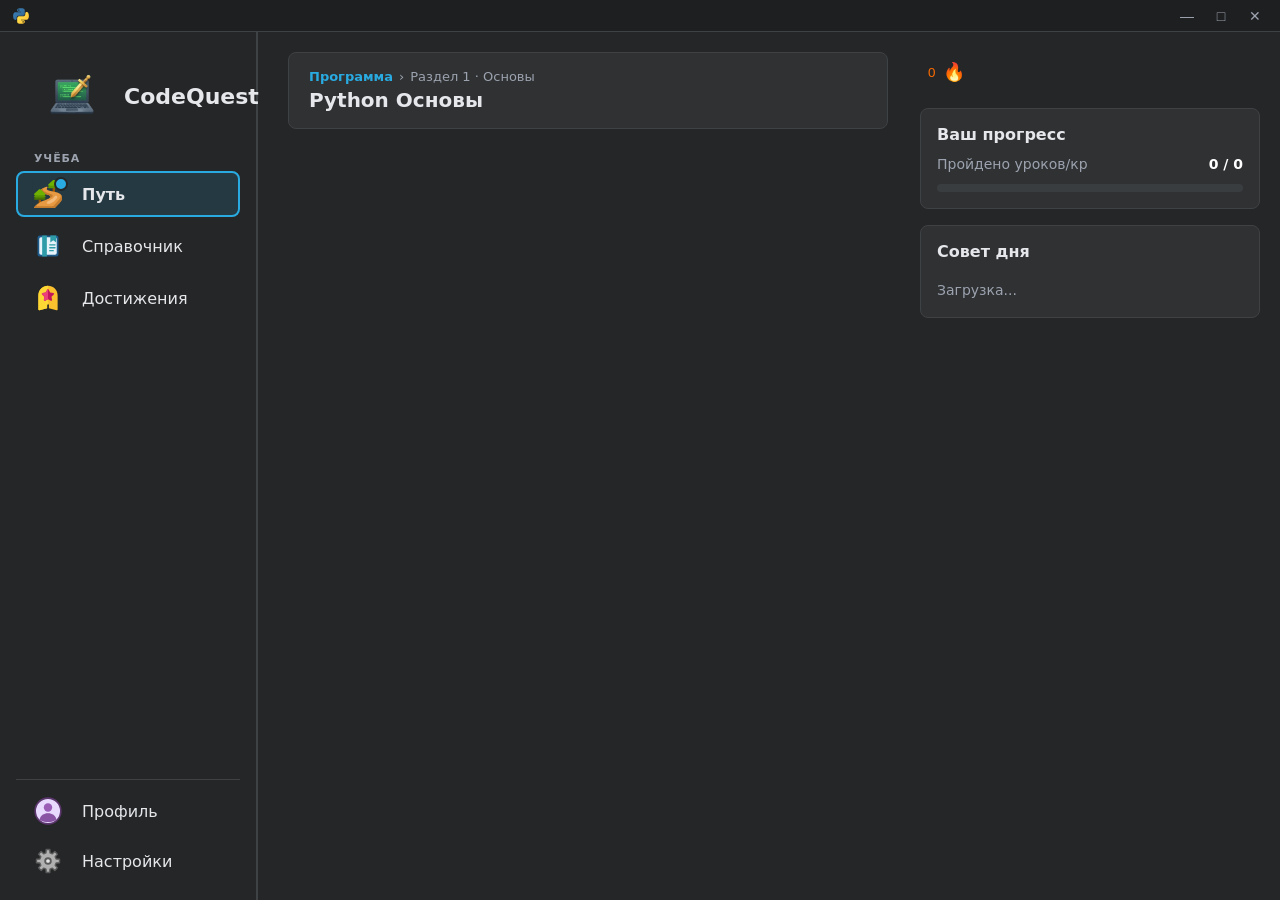
==== web/index.html @ 7a8f08d0 "CodeQuest 1.0.0: офлайн-платформа для изучения Python" ====
<!DOCTYPE html>
<html lang="ru">
<head>
  <meta charset="utf-8">
  <title>CodeQuest</title>
  <link rel="stylesheet" href="style.css">
  <script src="i18n.js"></script>
  <script src="drag.js"></script>
  <style>
    .node-top, .node-icon { transition: top 0.2s cubic-bezier(0.175, 0.885, 0.32, 1.275); }
    .node:hover .node-top { top: 2px; }
    .node:hover .node-icon { top: 14px; }
    .node.pressed .node-top { top: 6px; }
    .node.pressed .node-icon { top: 18px; }
    .node-container.active-tooltip { z-index: 9999 !important; }
    .node-tooltip {
      position: absolute; top: calc(100% + 12px); left: 50%;
      transform: translateX(-50%) translateY(-10px) scale(0.9);
      background: var(--bg-card); border: var(--border-primary); border-radius: 8px;
      padding: 16px; width: 220px; text-align: center; opacity: 0; visibility: hidden;
      transition: all 0.2s cubic-bezier(0.175, 0.885, 0.32, 1.275);
      box-shadow: 0 4px 15px rgba(0,0,0,0.7); pointer-events: none; -webkit-app-region: no-drag;
    }
    .node-tooltip::before {
      content: ''; position: absolute; top: -8px; left: 50%; transform: translateX(-50%);
      border-width: 0 8px 8px 8px; border-style: solid; border-color: transparent transparent var(--bg-card) transparent;
    }
    .node-tooltip.show { opacity: 1; visibility: visible; transform: translateX(-50%) translateY(0) scale(1); pointer-events: auto; }
    .node-tooltip h4 { margin: 0 0 4px 0; font-size: 14px; color: var(--text-white); white-space: normal; word-wrap: break-word; line-height: 1.3; }
    .node-tooltip .status-text { margin: 0 0 12px 0; font-size: 12px; color: var(--text-secondary); }
    .node-tooltip .btn-continue { background: var(--brand-primary); color: white; border: none; padding: 8px 12px; border-radius: 4px; cursor: pointer; font-weight: bold; width: 100%; font-family: inherit; font-size: 14px; }
    .node-tooltip .btn-continue:hover { background: var(--brand-deep); }
  </style>
</head>
<body>
<div id="app-container">
  <div class="titlebar">
    <div class="titlebar-left"><img src="icons/python.svg" class="titlebar-icon" alt="Icon"></div>
    <div class="titlebar-right">
      <button class="titlebar-btn" onclick="pywebview.api.minimize_window()">—</button>
      <button class="titlebar-btn" onclick="pywebview.api.toggle_maximize()">□</button>
      <button class="titlebar-btn btn-close" onclick="pywebview.api.close_window()">✕</button>
    </div>
  </div>

  <div class="layout">
    <aside class="sidebar-main">
      <a class="sidebar-logo" href="#">
        <img src="icons/logo.png" alt="Logo" width="80" height="80" onerror="this.style.display='none'">
        <span class="sidebar-logo-text">CodeQuest</span>
      </a>
      <nav class="sidebar-scroll">
        <section class="sidebar-group">
          <h2 class="sidebar-group-label" data-i18n="nav_learn">Учёба</h2>
          <a class="sidebar-item sidebar-item-active" href="index.html"><img src="icons/journey.svg" width="28" height="28" alt=""><span data-i18n="nav_path">Путь</span><span class="sidebar-dot"></span></a>
          <a class="sidebar-item" href="cheatsheet.html"><img src="icons/sprav.svg" width="28" height="28" alt=""><span data-i18n="nav_cheatsheet">Справочник</span></a>
          <a class="sidebar-item" href="achievements.html"><img src="icons/achievement.svg" width="28" height="28" alt=""><span data-i18n="nav_achievements">Достижения</span></a>
        </section>
      </nav>
      <div class="sidebar-footer">
        <a class="sidebar-item" href="profile.html"><img src="icons/profile.svg" width="28" height="28" alt=""><span data-i18n="nav_profile">Профиль</span></a>
        <a class="sidebar-item" href="settings.html"><img src="icons/settings.svg" width="28" height="28" alt=""><span data-i18n="nav_settings">Настройки</span></a>
      </div>
    </aside>

    <main class="main">
      <header class="main-header">
        <div class="main-header-text">
          <nav class="breadcrumbs"><a href="#" class="breadcrumbs-link" data-i18n="breadcrumb_program">Программа</a><span class="breadcrumbs-sep">›</span><span class="breadcrumbs-current" data-i18n="breadcrumb_section">Раздел 1 · Основы</span></nav>
          <h1 class="main-title" data-i18n="title_main">Python Основы</h1>
        </div>
      </header>
      <div class="main-body" id="map-container" style="position: relative;"></div>
    </main>

    <aside class="right-panel">
      <div class="stats-bar" style="justify-content: flex-start;">
        <button class="stat-item stat-streak" id="streak-widget"><span class="stat-val" id="streak-count">0</span><span id="streak-icon" style="font-size: 18px;">🔥</span></button>
      </div>
      <div class="widget" style="display: flex; flex-direction: column; gap: 12px;">
        <h3 style="margin: 0; font-size: 16px; font-weight: bold;" data-i18n="progress_title">Ваш прогресс</h3>
        <div style="display: flex; justify-content: space-between; font-size: 14px; color: var(--text-secondary);">
          <span data-i18n="progress_lessons">Пройдено уроков/кр</span>
          <span id="progress-text" style="font-weight: bold; color: #fff;">0 / 0</span>
        </div>
        <div class="progress" style="height: 8px;"><div class="progress-fill" id="progress-bar" style="width: 0%; background: var(--product-xp-color);"></div></div>
        <button id="continue-btn" class="btn btn-run" style="width: 100%; justify-content: center; margin-top: 8px; display: none;" onclick="continueLearning()"><span data-i18n="btn_continue">▶ Продолжить</span></button>
      </div>
      <div class="widget">
        <h3 style="margin: 0 0 8px 0; font-size: 16px; font-weight: bold;" data-i18n="tip_title">Совет дня</h3>
        <p id="tip-text" style="margin: 0; font-size: 14px; color: var(--text-secondary); line-height: 1.4;">Загрузка...</p>
      </div>
    </aside>
  </div>
</div>

<script>
  let allNodes = [], mapDiv = document.getElementById('map-container'), currentLessonLink = null;

  window.addEventListener('pywebviewready', async () => {
    await applyLanguage();

    // Загружаем прогресс ДО использования в Совете дня
    const savedProgress = await pywebview.api.load_data();

    // --- Совет дня ---
    const tips = {
      ru: [
        "В Python можно менять значения переменных местами одной строкой: a, b = b, a",
        "Используйте f-строки для форматирования: f'Привет, {name}!'",
        "Функция enumerate() возвращает и индекс, и значение элемента списка.",
        "Списки можно складывать: [1, 2] + [3, 4] = [1, 2, 3, 4]",
        "Не забывайте про отступы — в Python они являются частью синтаксиса!",
        "Срезы (slices) могут менять список: nums[1:3] = [10, 20].",
        "Кортежи (tuple) неизменяемы, их можно использовать как ключи в словарях.",
        "Конструкция with автоматически закрывает файл, даже если произошла ошибка.",
        "Функция zip() позволяет идти по двум спискам одновременно: for x, y in zip(list1, list2).",
        "В Python есть тернарный оператор: result = 'Да' if x > 0 else 'Нет'.",
        "Используйте any() и all() для быстрой проверки списка на условия.",
        "Словари можно объединять оператором | (с версии Python 3.9): dict1 | dict2.",
        "Моржовый оператор (:=) позволяет присвоить значение и сразу проверить его в if.",
        "Аннотации типов (def func(a: int) -> str:) не влияют на работу, но помогают IDE.",
        "Конструкция if __name__ == '__main__': нужна, чтобы код запускался только при прямом вызове.",
        "collections.Counter — лучший способ быстро посчитать количество элементов в списке.",
        "Списковые включения (list comprehensions) работают быстрее, чем обычный цикл for.",
        "Строки в Python неизменяемы. Для сборки строк лучше использовать list и ''.join(list).",
        "*args и **kwargs позволяют передавать в функцию любое количество аргументов.",
        "Встроенная функция dir() покажет все доступные методы и атрибуты объекта."
      ],
      en: [
        "You can swap variables in one line: a, b = b, a",
        "Use f-strings for formatting: f'Hello, {name}!'",
        "The enumerate() function returns both index and value.",
        "Lists can be concatenated: [1, 2] + [3, 4] = [1, 2, 3, 4]",
        "Don't forget indentation — it's part of Python syntax!",
        "Slices can modify lists: nums[1:3] = [10, 20].",
        "Tuples are immutable and can be used as dictionary keys.",
        "The with statement automatically closes files, even on error.",
        "The zip() function lets you iterate over two lists at once.",
        "Python has a ternary operator: result = 'Yes' if x > 0 else 'No'.",
        "Use any() and all() for quick list condition checks.",
        "Dictionaries can be merged with the | operator (Python 3.9+).",
        "The walrus operator (:=) assigns and checks a value in one go.",
        "Type hints (def func(a: int) -> str:) don't affect runtime but help IDEs.",
        "The if __name__ == '__main__': block runs code only when executed directly.",
        "collections.Counter is the best way to count items in a list.",
        "List comprehensions are faster than standard for loops.",
        "Strings are immutable. Use list and ''.join(list) for efficient concatenation.",
        "*args and **kwargs allow passing a variable number of arguments.",
        "The built-in dir() function shows all methods and attributes of an object."
      ]
    };
    const currentLang = savedProgress.settings_lang || 'ru';
    const tipsArray = tips[currentLang] || tips['ru'];

    // Выбираем совет в зависимости от дня года (меняется раз в сутки)
    const now = new Date();
    const start = new Date(now.getFullYear(), 0, 0);
    const diff = now - start;
    const oneDay = 1000 * 60 * 60 * 24;
    const dayOfYear = Math.floor(diff / oneDay);
    const tipIndex = dayOfYear % tipsArray.length;

    document.getElementById('tip-text').textContent = tipsArray[tipIndex];

    try {
      const chapters = await pywebview.api.get_roadmap();
      const fontSize = savedProgress.settings_font_size || 15;
      document.documentElement.style.setProperty('--editor-font-size', fontSize + 'px');
      mapDiv.innerHTML = '';
      let lessonCounter = 1, sequence = [];

      chapters.forEach(ch => { ch.lessons.forEach(l => sequence.push({ type: 'lesson', data: l, chapterId: ch.id })); sequence.push({ type: 'trophy', data: ch.trophy, chapterId: ch.id }); });
      const isDevMode = await pywebview.api.get_dev_mode();
      let currentUnlocked = false;

      sequence.forEach((item) => {
        let id = item.type === 'lesson' ? item.data.id : `trophy_${item.chapterId}`;
        let savedStatus = savedProgress[`status_${id}`];

        if (savedStatus === 'done') {
          item.data.status = 'done';
        } else if (isDevMode) {
          item.data.status = 'current'; // В режиме разработчика разблокировано всё
        } else if (!currentUnlocked) {
          item.data.status = 'current';
          currentUnlocked = true;
        } else {
          item.data.status = 'locked';
        }
      });

      chapters.forEach((chapter) => {
        const chapterDiv = document.createElement('div');
        chapterDiv.className = 'chapter';
        const lang = savedProgress.settings_lang || 'ru';
        const chapterTitle = typeof chapter.title === 'object' ? (chapter.title[lang] || chapter.title['ru']) : chapter.title;
        chapterDiv.innerHTML = `<div class="chapter-title"><span class="chapter-title-line"></span><p>${chapterTitle}</p><span class="chapter-title-line"></span></div><div class="chapter-body"></div>`;
        const bodyDiv = chapterDiv.querySelector('.chapter-body');

        chapter.lessons.forEach((lesson) => {
          const seqItem = sequence.find(s => s.type === 'lesson' && s.data.id === lesson.id);
          lesson.status = seqItem.data.status;
          const type = allNodes.length % 4, marginClass = type === 1 ? 'node-right' : (type === 3 ? 'node-left' : '');
          const nodeContainer = document.createElement('div');
          nodeContainer.className = `node-container ${marginClass}`;
          nodeContainer.id = `node-${lesson.id}`;
          let base, shadow, top, icon;
          if (lesson.status === 'done') { base = 'hex-done-base-white.svg'; shadow = 'hex-done-shadow-white.svg'; top = 'hex-done-top-white.svg'; icon = 'lesson-done-white.svg'; }
          else if (lesson.status === 'current') { base = 'hex-active-base-white.svg'; shadow = 'hex-active-shadow-white.svg'; top = 'hex-active-top-white.svg'; icon = 'lesson-all.svg'; }
          else { base = 'hex-closed-base-white.svg'; shadow = 'hex-closed-shadow-white.svg'; top = 'hex-closed-top-white.svg'; icon = 'lesson-all.svg'; }

          const isDone = lesson.status === 'done', statusText = lang === 'en' ? (isDone ? 'Lesson completed!' : 'Lesson not passed') : (isDone ? 'Вы прошли урок!' : 'Урок не пройден');
          const lTitle = typeof lesson.title === 'object' ? (lesson.title[lang] || lesson.title['ru']) : lesson.title;
          const linkHref = lesson.status !== 'locked' ? (lesson.type === 'book' ? `book.html?id=${lesson.id}` : `lesson.html?id=${lesson.id}`) : '#';

          nodeContainer.innerHTML = `
              <a class="node ${lesson.status === 'locked' ? 'locked' : ''}" href="${linkHref}">
                <img class="node-base" src="icons/${base}" alt=""><img class="node-shadow" src="icons/${shadow}" alt=""><img class="node-top" src="icons/${top}" alt=""><img class="node-icon" src="icons/${icon}" alt="">
              </a>
              <div class="node-tooltip">
                  <h4>${lang === 'en' ? 'Lesson' : 'Урок'} ${lessonCounter}: ${lTitle || '...'}</h4>
                  <p class="status-text">${statusText}</p>
                  <button class="btn-continue" onclick="window.location.href='${linkHref}'">${lang === 'en' ? 'Continue' : 'Продолжить'}</button>
              </div>`;
          lessonCounter++; bodyDiv.appendChild(nodeContainer); allNodes.push(nodeContainer);
        });

        const seqItem = sequence.find(s => s.type === 'trophy' && s.chapterId === chapter.id);
        chapter.trophy.status = seqItem.data.status;
        const type = allNodes.length % 4, marginClass = type === 1 ? 'node-right' : (type === 3 ? 'node-left' : '');
        const trophyContainer = document.createElement('div');
        trophyContainer.className = `node-container ${marginClass}`;
        trophyContainer.id = `node-trophy-${chapter.id}`;
        let tBase = chapter.trophy.status === 'done' ? 'hex-done-base-white.svg' : (chapter.trophy.status === 'current' ? 'hex-active-base-white.svg' : 'hex-closed-base-white.svg');
        let tShadow = chapter.trophy.status === 'done' ? 'hex-done-shadow-white.svg' : (chapter.trophy.status === 'current' ? 'hex-active-shadow-white.svg' : 'hex-closed-shadow-white.svg');
        let tTop = chapter.trophy.status === 'done' ? 'hex-done-top-white.svg' : (chapter.trophy.status === 'current' ? 'hex-active-top-white.svg' : 'hex-closed-top-white.svg');
        let tIcon = chapter.trophy.status === 'done' ? 'lesson-trophy-done-white.svg' : 'lesson-trophy.svg';
        const isTDone = chapter.trophy.status === 'done', tStatusText = lang === 'en' ? (isTDone ? 'Quiz passed!' : 'Quiz not passed') : (isTDone ? 'Вы сдали контрольную!' : 'Контрольная не сдана');

        trophyContainer.innerHTML = `
            <a class="node ${chapter.trophy.status === 'locked' ? 'locked' : ''}" href="${chapter.trophy.status !== 'locked' ? `trophy.html?id=${chapter.id}` : '#'}">
              <img class="node-base" src="icons/${tBase}" alt=""><img class="node-shadow" src="icons/${tShadow}" alt=""><img class="node-top" src="icons/${tTop}" alt=""><img class="node-icon" src="icons/${tIcon}" alt="">
            </a>
            <div class="node-tooltip">
                <h4>${lang === 'en' ? 'Quiz' : 'Контрольная'}: ${chapterTitle}</h4>
                <p class="status-text">${tStatusText}</p>
                <button class="btn-continue" onclick="window.location.href='trophy.html?id=${chapter.id}'">${lang === 'en' ? 'Continue' : 'Продолжить'}</button>
            </div>`;
        bodyDiv.appendChild(trophyContainer); allNodes.push(trophyContainer);
        mapDiv.appendChild(chapterDiv);
      });

      await updateStreakUI(); drawLines();
      let totalLessons = sequence.length, doneLessons = sequence.filter(s => s.data.status === 'done').length;
      document.getElementById('progress-text').textContent = `${doneLessons} / ${totalLessons}`;
      document.getElementById('progress-bar').style.width = `${(doneLessons / totalLessons) * 100}%`;
      const currentLessonNode = sequence.find(s => s.data.status === 'current');
      if (currentLessonNode) {
        currentLessonLink = currentLessonNode.type === 'trophy' ? `trophy.html?id=${currentLessonNode.chapterId}` : (currentLessonNode.data.type === 'book' ? `book.html?id=${currentLessonNode.data.id}` : `lesson.html?id=${currentLessonNode.data.id}`);
        document.getElementById('continue-btn').style.display = 'flex';
      }
      const savedScroll = localStorage.getItem('mapScrollY');
      if (savedScroll) {
        const mainEl = document.querySelector('.main');
        if (mainEl) {
          mainEl.scrollTop = parseInt(savedScroll);
          setTimeout(() => { mainEl.scrollTop = parseInt(savedScroll); }, 100);
          setTimeout(() => { mainEl.scrollTop = parseInt(savedScroll); }, 300);
        }
      }
    } catch (e) { console.error("Ошибка загрузки меню:", e); }
  });

  document.addEventListener('click', function(e) {
    const nodeLink = e.target.closest('.node');
    if (e.target.classList.contains('btn-continue')) return;
    document.querySelectorAll('.node').forEach(n => n.classList.remove('pressed'));
    document.querySelectorAll('.node-container').forEach(c => c.classList.remove('active-tooltip'));
    document.querySelectorAll('.node-tooltip').forEach(t => t.classList.remove('show'));
    if (nodeLink) {
      e.preventDefault(); if (nodeLink.classList.contains('locked')) return;
      nodeLink.classList.add('pressed');
      const container = nodeLink.closest('.node-container'); if (container) container.classList.add('active-tooltip');
      const tooltip = nodeLink.nextElementSibling; if (tooltip && tooltip.classList.contains('node-tooltip')) tooltip.classList.add('show');
    }
  });

  function continueLearning() { if (currentLessonLink) window.location.href = currentLessonLink; }

  async function updateStreakUI() {
    try {
      const status = await pywebview.api.get_streak_status();
      document.getElementById('streak-count').textContent = status.streak;
      const icon = document.getElementById('streak-icon'), widget = document.getElementById('streak-widget');
      if (status.frozen) { icon.style.filter = 'hue-rotate(180deg)'; widget.style.opacity = '1'; }
      else if (status.streak > 0) { icon.style.filter = 'none'; widget.style.opacity = '1'; }
      else { icon.style.filter = 'grayscale(100%)'; widget.style.opacity = '0.5'; }
    } catch(e) {}
  }

  function drawLines() {
    const oldSvg = mapDiv.querySelector('svg'); if (oldSvg) oldSvg.remove();
    const svgNS = "http://www.w3.org/2000/svg", svg = document.createElementNS(svgNS, "svg");
    svg.setAttribute("style", "position:absolute; top:0; left:0; width:100%; height:100%; pointer-events:none; z-index:1;");
    mapDiv.insertBefore(svg, mapDiv.firstChild);
    const mapRect = mapDiv.getBoundingClientRect();
    for (let i = 1; i < allNodes.length; i++) {
      const prevNode = allNodes[i - 1], currNode = allNodes[i], prevChapter = prevNode.closest('.chapter'), currChapter = currNode.closest('.chapter');
      if (prevChapter !== currChapter) continue;
      const prevRect = prevNode.getBoundingClientRect(), currRect = currNode.getBoundingClientRect();
      const x1 = prevRect.left - mapRect.left + prevRect.width / 2, y1 = prevRect.top - mapRect.top + prevRect.height / 2;
      const x2 = currRect.left - mapRect.left + currRect.width / 2, y2 = currRect.top - mapRect.top + currRect.height / 2;
      const yMid = (y1 + y2) / 2, path = document.createElementNS(svgNS, "path");
      path.setAttribute("d", `M ${x1} ${y1} C ${x1} ${yMid}, ${x2} ${yMid}, ${x2} ${y2}`);
      path.setAttribute("stroke-width", "6"); path.setAttribute("fill", "none");
      const prevIconSrc = prevNode.querySelector('.node-icon').src;
      if (prevIconSrc.includes('done')) path.setAttribute("stroke", "#094c1a");
      else { path.setAttribute("stroke", "#3f4245"); path.setAttribute("stroke-dasharray", "8,8"); }
      svg.appendChild(path);
    }
  }

  const mainScrollContainer = document.querySelector('.main');
  if (mainScrollContainer) {
    mainScrollContainer.addEventListener('scroll', () => {
      localStorage.setItem('mapScrollY', mainScrollContainer.scrollTop);
    });
  }

  const observer = new ResizeObserver(() => requestAnimationFrame(drawLines));
  observer.observe(mapDiv); window.addEventListener('resize', () => requestAnimationFrame(drawLines));
</script>
</body>
</html>
---- web/style.css ----
/* ================= ПЕРЕМЕННЫЕ ================= */
:root {
    --bg-primary: #252627;
    --bg-secondary: #2f3133;
    --bg-card: #2f3133;
    --bg-progress: #3a3d40;
    --bg-code-primary: #1e1e1e;
    --bg-code-secondary: #2d2d2d;
    --bg-code-pre: #1e1e1e;
    --bg-titlebar: #1e1f20;

    --border-color: #3f4245;
    --border-primary: 1px solid var(--border-color);

    --text-primary: #e5e7eb;
    --text-secondary: #9ca3af;
    --text-white: #ffffff;

    --brand-bright: #29abe2;
    --brand-primary: #2087b3;
    --brand-deep: #2087b3;
    --brand-deep-darker: #186a8f;

    --product-score-color: #f5a623;
    --product-streak-color: #ff6d00;
    --product-energy-color: #4ec9b0;
    --product-xp-color: #569cd6;

    --hover-background: rgba(255,255,255,.06);
    --selection-background: rgba(41,171,226,.14);
    --selection-border: var(--brand-bright);
    --level-accent: var(--product-xp-color);
    --editor-font-size: 15px;
}

* { box-sizing: border-box; margin: 0; padding: 0; }

html, body {
    height: 100%; background: var(--bg-primary); color: var(--text-primary);
    font-family: "Segoe UI", system-ui, sans-serif; overflow: hidden;
}

/* ================= ПЕРЕТАСКИВАНИЕ ОКНА ================= */
.titlebar { -webkit-app-region: drag; }
.titlebar-btn, button, a, input, select, textarea, .CodeMirror, .xterm, .node, .sidebar-item, .widget {
    -webkit-app-region: no-drag;
}

/* ================= ЗАГОЛОВОК ОКНА ================= */
.titlebar {
    height: 32px; background: var(--bg-titlebar); display: flex;
    justify-content: space-between; align-items: center; padding: 0 12px;
    user-select: none; border-bottom: 1px solid var(--border-color); flex-shrink: 0;
}
.titlebar-left { display: flex; align-items: center; gap: 8px; }
.titlebar-icon { width: 18px; height: 18px; }
.titlebar-right { display: flex; gap: 8px; }
.titlebar-btn {
    width: 26px; height: 26px; border-radius: 6px; background: transparent;
    border: none; color: var(--text-secondary); cursor: pointer;
    display: flex; align-items: center; justify-content: center; font-size: 14px; transition: all 0.2s;
}
.titlebar-btn:hover { background: rgba(255,255,255,0.1); color: var(--text-white); }
.titlebar-btn.btn-close:hover { background: #c53030; color: white; }

#app-container { display: flex; flex-direction: column; height: 100vh; overflow: hidden; }

/* ================= СКРОЛЛБАР ================= */
::-webkit-scrollbar { width: 12px; height: 12px; }
::-webkit-scrollbar-track { background: transparent; }
::-webkit-scrollbar-thumb { background: #4b5563; border-radius: 12px; border: 3px solid var(--bg-primary); }
::-webkit-scrollbar-thumb:hover { background: #6b7280; }

/* ================= КАРКАС ================= */
.layout {
    display: flex; align-items: stretch; flex: 1 1 auto; overflow: hidden; height: 100%;
}

/* ================= 1. ЛЕВАЯ ПАНЕЛЬ (ГЛАВНАЯ) ================= */
.sidebar-main {
    position: sticky; top: 0; flex: none; width: 256px; height: 100%;
    display: flex; flex-direction: column; padding: 0 16px;
    box-shadow: 2px 0 0 0 var(--border-color); z-index: 70;
}
.sidebar-logo { display: flex; align-items: center; gap: 12px; padding: 24px 16px 12px; text-decoration: none; color: var(--text-primary); }
.sidebar-logo-text { font-size: 22px; font-weight: 700; }
.sidebar-scroll { flex: 1 1 auto; overflow-y: auto; margin: 0 -16px; padding: 0 16px 12px; }
.sidebar-group { display: flex; flex-direction: column; gap: 6px; }
.sidebar-group-label { margin: 20px 0 0; padding-left: 18px; font-size: 11px; font-weight: 700; letter-spacing: .08em; text-transform: uppercase; color: var(--text-secondary); }
.sidebar-group:first-child .sidebar-group-label { margin-top: 4px; }

.sidebar-item {
    position: relative; display: flex; align-items: center; justify-content: flex-start;
    height: 46px; width: 100%; padding: 0 0 0 16px; border-radius: 8px; border: 2px solid transparent;
    color: var(--text-primary); text-decoration: none; font-size: 16px; cursor: pointer; background: none;
}
.sidebar-item img { width: 28px; height: 28px; margin-right: 20px; }
.sidebar-item:hover { background: var(--hover-background); }
.sidebar-item-active { border-color: var(--selection-border); background: var(--selection-background); font-weight: 700; }
.sidebar-dot { position: absolute; top: 4px; left: 36px; width: 14px; height: 14px; border-radius: 8px; background: var(--brand-bright); border: 2px solid var(--bg-primary); }

.sidebar-footer {
    flex: none; padding: 8px 0 16px; border-top: 1px solid var(--border-color);
    display: flex; flex-direction: column; gap: 4px;
}

/* ================= 2. ЦЕНТРАЛЬНАЯ ПАНЕЛЬ ================= */
.main {
    flex: 1 1 auto; display: flex; flex-direction: column;
    align-items: center; min-width: 0; height: 100%; overflow-y: auto;
}

.main-header {
    width: 100%; max-width: 600px; display: flex; align-items: flex-start; justify-content: space-between;
    padding: 16px 20px; margin-top: 20px; background: var(--bg-card); border: var(--border-primary); border-radius: 8px; z-index: 5;
}
.main-header-text { display: flex; flex-direction: column; gap: 4px; }
.breadcrumbs { display: flex; align-items: center; gap: 6px; font-size: 13px; }
.breadcrumbs-link { color: var(--brand-bright); text-decoration: none; font-weight: 600; }
.breadcrumbs-sep { color: var(--text-secondary); }
.breadcrumbs-current { color: var(--text-secondary); }
.main-title { margin: 0; font-size: 20px; font-weight: 700; }
.main-body { width: 100%; max-width: 600px; padding: 24px 20px 80px; position: relative; }

/* ================= 3. ПРАВАЯ ПАНЕЛЬ ================= */
.right-panel {
    position: sticky; top: 0; flex: none; width: 360px; height: 100%;
    display: flex; flex-direction: column; gap: 16px; padding-top: 20px; padding-right: 20px; z-index: 70;
}
.stats-bar { display: flex; gap: 4px; align-items: center; justify-content: space-between; }
.stat-item { display: flex; align-items: center; gap: 8px; height: 40px; padding: 0 8px; border-radius: 8px; border: none; background: none; cursor: default; }
.stat-item:hover { background: var(--hover-background); }
.widget { border: var(--border-primary); border-radius: 8px; background: var(--bg-card); padding: 16px; display: flex; flex-direction: column; gap: 12px; }
.progress { width: 100%; height: 12px; border-radius: 6px; background: var(--bg-progress); overflow: hidden; }
.progress-fill { height: 100%; border-radius: 6px; background: var(--brand-bright); }

/* ================= КАРТА ================= */
.chapter { width: 100%; display: flex; flex-direction: column; align-items: center; direction: ltr; margin-bottom: 20px; }
.chapter-title { margin: 20px 0 30px; display: flex; align-items: center; justify-content: center; width: 100%; z-index: 5; }
.chapter-title-line { height: 1px; flex: 1; background-color: var(--text-secondary); opacity: .3; }
.chapter-title p { margin: 0 16px; white-space: nowrap; font-size: 18px; font-weight: bold; color: var(--text-secondary); background: var(--bg-primary); padding: 0 10px; }
.chapter-body { width: 100%; display: flex; flex-direction: column; align-items: center; padding-top: 10px; }
.node-container { margin: 15px 0; position: relative; z-index: 2; }
.node-container.node-right { margin-left: 120px; }
.node-container.node-left  { margin-right: 120px; }
.node { position: relative; width: 72px; height: 60px; display: block; outline: none; }
.node-base { width: 72px; position: absolute; top: 0; left: 0; z-index: 0; }
.node-shadow { width: 56px; position: absolute; top: 8px; left: 8px; z-index: 1; }
.node-top { width: 56px; height: 42px; position: absolute; top: -2px; left: 8px; z-index: 2; }
.node-icon { width: 28px; position: absolute; top: 10px; left: 22px; z-index: 3; }
.node.locked { cursor: default; }
.node.locked img {
    filter: grayscale(60%) brightness(0.85); /* Ещё светлее и меньше серости */
}
.node.locked::after {
    content: '';
    position: absolute;
    top: 0; left: 0;
    width: 100%; height: 100%;
    background: rgba(37, 38, 39, 0.3); /* Пленка стала прозрачнее */
    z-index: 10;
    pointer-events: none;
    clip-path: polygon(50% 0%, 100% 25%, 100% 75%, 50% 100%, 0% 75%, 0% 25%);
}

/* ================= УРОК И КР (УЗКАЯ ПАНЕЛЬ) ================= */
.sidebar-lesson {
    width: 48px; background: var(--bg-primary); box-shadow: 2px 0 0 var(--border-color);
    display: flex; flex-direction: column; align-items: center; padding: 12px 0 8px; gap: 4px; flex-shrink: 0; z-index: 6;
}
.side-btn { width: 40px; height: 40px; border-radius: 8px; border: none; background: transparent; color: var(--text-secondary); font-size: 18px; cursor: pointer; display: flex; align-items: center; justify-content: center; }
.side-btn:hover { background: var(--bg-code-secondary); color: #fff; }
.side-btn.active { background: var(--bg-code-secondary); color: #fff; }

.lesson { display: flex; flex-direction: column; height: 100%; width: 100%; }
.lesson-body { display: flex; flex: 1; min-height: 0; overflow: hidden; width: 100%; }
.lesson-topbar { height: 48px; background: var(--bg-primary); box-shadow: 0 2px 0 var(--border-color); display: flex; align-items: center; justify-content: space-between; padding: 0 8px; flex-shrink: 0; z-index: 10; }
.topbar-left { display: flex; align-items: center; min-width: 0; }
.close-btn { width: 32px; height: 32px; background: transparent; border: none; color: var(--text-primary); font-size: 22px; cursor: pointer; border-radius: 6px; display: flex; align-items: center; justify-content: center; text-decoration: none; }
.close-btn:hover { background: var(--bg-code-secondary); }
.lesson-title { font-size: 20px; font-weight: 700; margin: 0 0 0 16px; color: var(--text-primary); white-space: nowrap; overflow: hidden; text-overflow: ellipsis; }
.topbar-stats { display: flex; align-items: center; gap: 4px; }
.stat { display: inline-flex; align-items: center; gap: 6px; padding: 0 8px; height: 32px; border-radius: 8px; font-weight: 700; font-size: 15px; cursor: default; }
.stat:hover { background: var(--bg-code-secondary); }
.stat-icon { font-size: 16px; line-height: 1; }
.stat-streak .stat-val { color: var(--product-streak-color); }

.theory-panel { width: 600px; flex-shrink: 0; overflow-y: auto; padding: 32px 32px 80px; border-right: 1px solid var(--border-color); background: var(--bg-primary); }
.theory-header { display: flex; align-items: center; justify-content: space-between; gap: 12px; margin-bottom: 32px; flex-wrap: wrap; }
.theory-title { font-size: 24px; font-weight: 700; color: var(--text-primary); margin: 0; }
.theory-content { font-size: 16px; line-height: 1.6; color: var(--text-primary); user-select: text; }
.theory-content p { margin: 0 0 14px; }
.theory-content code { font-family: Consolas, monospace; background: rgba(255,255,255,0.08); padding: 2px 6px; border-radius: 4px; font-size: 0.9em; }

.code-view { flex: 1; min-width: 0; display: flex; flex-direction: column; background: var(--bg-code-primary); overflow: hidden; height: 100%; }
.quiz-container { display: flex; flex-direction: column; height: 100%; background: var(--bg-code-primary); }
.quiz-content { padding: 40px; max-width: 800px; margin: 0 auto; width: 100%; overflow-y: auto; }
.question-text { font-size: 22px; font-weight: bold; margin-bottom: 30px; color: #fff; }
.options-container { display: flex; flex-direction: column; gap: 12px; }
.quiz-option { background: var(--bg-code-secondary); border: 1px solid var(--border-color); color: #fff; padding: 16px; border-radius: 8px; font-size: 16px; text-align: left; cursor: pointer; transition: background 0.2s; font-family: inherit; }
.quiz-option:hover:not(:disabled) { background: #3a3a3a; }
.quiz-option.correct { background: #14532d; border-color: #22c55e; }
.quiz-option.wrong { background: #7f1d1d; border-color: #ef4444; }
.quiz-feedback { margin-top: 20px; padding: 16px; background: var(--bg-code-secondary); border-radius: 8px; border-left: 4px solid var(--brand-bright); color: var(--text-primary); }
.editor-container { display: flex; flex-direction: column; height: 100%; width: 100%; }
.editor-toolbar { height: 48px; background: var(--bg-code-primary); border-bottom: 1px solid var(--border-color); display: flex; align-items: center; justify-content: space-between; padding: 0 16px; flex-shrink: 0; }
.lang-select { height: 26px; padding: 0 10px; background: var(--bg-code-secondary); border: 1px solid var(--border-color); border-radius: 4px; display: inline-flex; align-items: center; font-size: 14px; color: var(--text-primary); }
.icon-btn { width: 34px; height: 34px; border-radius: 6px; border: none; background: transparent; color: var(--text-primary); font-size: 16px; cursor: pointer; }
.icon-btn:hover { background: var(--bg-code-secondary); }

.editor-area { flex: 1; overflow: hidden; position: relative; }
.CodeMirror { height: 100% !important; font-family: Consolas, monospace; font-size: var(--editor-font-size, 15px); }

.console-panel { height: 240px; flex-shrink: 0; background: var(--bg-code-primary); border-top: 1px solid var(--border-color); display: flex; flex-direction: column; position: relative; }
.editor-actions-bottom { position: absolute; right: 24px; bottom: calc(100% + 16px); display: flex; gap: 12px; z-index: 2; }
.btn { display: inline-flex; align-items: center; gap: 8px; height: 40px; padding: 0 16px; border-radius: 4px; border: none; font-family: inherit; font-weight: 600; font-size: 14px; cursor: pointer; color: #fff; box-shadow: 0 2px 4px rgba(0,0,0,.2); }
.btn-run { background: var(--brand-deep); }
.btn-run:hover { background: var(--brand-deep-darker); }

.console-tabs { height: 40px; display: flex; border-bottom: 1px solid var(--border-color); padding: 0 16px; flex-shrink: 0; }
.console-tab { padding: 0 12px; background: none; border: none; border-bottom: 1px solid transparent; color: var(--text-secondary); font-weight: 500; font-size: 13px; cursor: pointer; }
.console-tab.active { color: var(--text-primary); border-bottom: 1px solid var(--text-primary); }

.console-body { flex: 1; display: flex; background: var(--bg-code-secondary); overflow: hidden; }
.console-col { flex: 1; min-width: 0; display: flex; flex-direction: column; }
.console-divider { width: 1px; background: rgba(255,255,255,.08); }
.console-label { padding: 8px 12px; font-size: 12px; color: var(--text-secondary); flex-shrink: 0; }
.console-pre { flex: 1; padding: 0 16px 12px; font-family: Consolas, monospace; font-size: var(--editor-font-size, 15px); color: var(--text-primary); overflow: auto; margin: 0; white-space: pre-wrap; word-break: break-word; }

/* ================= ПОДСВЕТКА КОДА (HLJS) ================= */
.inline-code { background: rgba(255, 255, 255, 0.05) !important; padding: 2px 6px !important; border-radius: 4px !important; font-size: 0.9em !important; font-family: Consolas, monospace !important; display: inline !important; }
.theory-content pre { background: #1e1e1e !important; padding: 16px !important; border-radius: 8px !important; border: 1px solid #3f4245 !important; overflow-x: auto !important; margin: 20px 0 !important; }
.theory-content pre code { background: transparent !important; padding: 0 !important; font-size: 14px !important; }
.hljs-comment { color: #6a9955 !important; font-style: italic !important; }
.hljs-keyword { color: #569cd6 !important; font-weight: bold !important; }
.hljs-string { color: #ce9178 !important; }
.hljs-number { color: #b5cea8 !important; }
.hljs-built_in { color: #dcdcaa !important; }
.hljs-variable { color: #9cdcfe !important; }
.theory-content table { width: 100%; border-collapse: collapse; margin: 20px 0; background: var(--bg-code-secondary); border-radius: 8px; overflow: hidden; }
.theory-content th, .theory-content td { padding: 12px 16px; border: 1px solid var(--border-color); text-align: left; }
.theory-content th { background: var(--bg-primary); font-weight: bold; color: var(--text-white); }
.theory-content td { color: var(--text-primary); font-size: 15px; }

/* ================= ПОДСКАЗКИ CODE MIRROR ================= */
.CodeMirror-hints { position: absolute; z-index: 10; overflow: hidden; list-style: none; margin: 0; padding: 4px 0; background: #2d2d2d; border: 1px solid #3f4245; border-radius: 4px; box-shadow: 0 4px 12px rgba(0,0,0,0.5); font-family: Consolas, monospace; font-size: 14px; max-height: 200px; overflow-y: auto; }
.CodeMirror-hint { margin: 0; padding: 4px 12px; border-radius: 2px; white-space: pre; color: #d4d4d4; cursor: pointer; }
li.CodeMirror-hint-active { background: #094771; color: #fff; }
.stat-streak.frozen #streak-icon { filter: hue-rotate(180deg); }

/* ================= КАСТОМНЫЙ СЕЛЕКТ ================= */
.custom-select {
    position: relative;
    user-select: none;
    width: 220px;
}

.custom-select-trigger {
    display: flex;
    justify-content: space-between;
    align-items: center;
    background: var(--bg-code-secondary);
    border: 1px solid var(--border-color);
    color: var(--text-primary);
    padding: 8px 12px;
    border-radius: 6px;
    font-size: 14px;
    cursor: pointer;
    transition: border-color 0.2s;
}

.custom-select-trigger:hover {
    border-color: var(--text-secondary);
}

.custom-select-trigger::after {
    content: '▼';
    font-size: 10px;
    color: var(--text-secondary);
    transition: transform 0.2s;
}

.custom-select.open .custom-select-trigger::after {
    transform: rotate(180deg);
}

.custom-select-options {
    position: absolute;
    top: calc(100% + 4px);
    left: 0;
    right: 0;
    background: var(--bg-card);
    border: 1px solid var(--border-color);
    border-radius: 6px;
    box-shadow: 0 4px 12px rgba(0,0,0,0.5);
    z-index: 100;
    opacity: 0;
    visibility: hidden;
    transform: translateY(-10px);
    transition: all 0.2s;
    max-height: 200px;
    overflow-y: auto;
}

.custom-select.open .custom-select-options {
    opacity: 1;
    visibility: visible;
    transform: translateY(0);
}

.custom-option {
    padding: 8px 12px;
    cursor: pointer;
    font-size: 14px;
    color: var(--text-primary);
    transition: background 0.1s;
}

.custom-option:hover {
    background: var(--hover-background);
}

.custom-option.selected {
    background: var(--selection-background);
    color: var(--brand-bright);
    font-weight: 600;
}

/* ================= ВСПЛЫВАЮЩИЕ УВЕДОМЛЕНИЯ (ТОСТЫ) ================= */
#toast-container {
    position: fixed;
    top: 50px;
    left: 50%;
    transform: translateX(-50%);
    z-index: 99999;
    display: flex;
    flex-direction: column;
    gap: 10px;
    pointer-events: none;
}

.toast {
    background: var(--bg-card);
    border: 1px solid var(--border-color);
    color: var(--text-primary);
    padding: 12px 24px;
    border-radius: 8px;
    font-size: 15px;
    font-weight: 600;
    box-shadow: 0 4px 15px rgba(0,0,0,0.6);
    display: flex;
    align-items: center;
    gap: 10px;
    animation: slideDown 0.3s cubic-bezier(0.175, 0.885, 0.32, 1.275) forwards;
    pointer-events: auto;
}

.toast.success { border-left: 4px solid #22c55e; }
.toast.error { border-left: 4px solid #ef4444; }

.toast.fade-out {
    animation: fadeOutUp 0.3s ease forwards;
}

@keyframes slideDown {
    from { opacity: 0; transform: translateY(-20px); }
    to { opacity: 1; transform: translateY(0); }
}

@keyframes fadeOutUp {
    from { opacity: 1; transform: translateY(0); }
    to { opacity: 0; transform: translateY(-20px); }
}
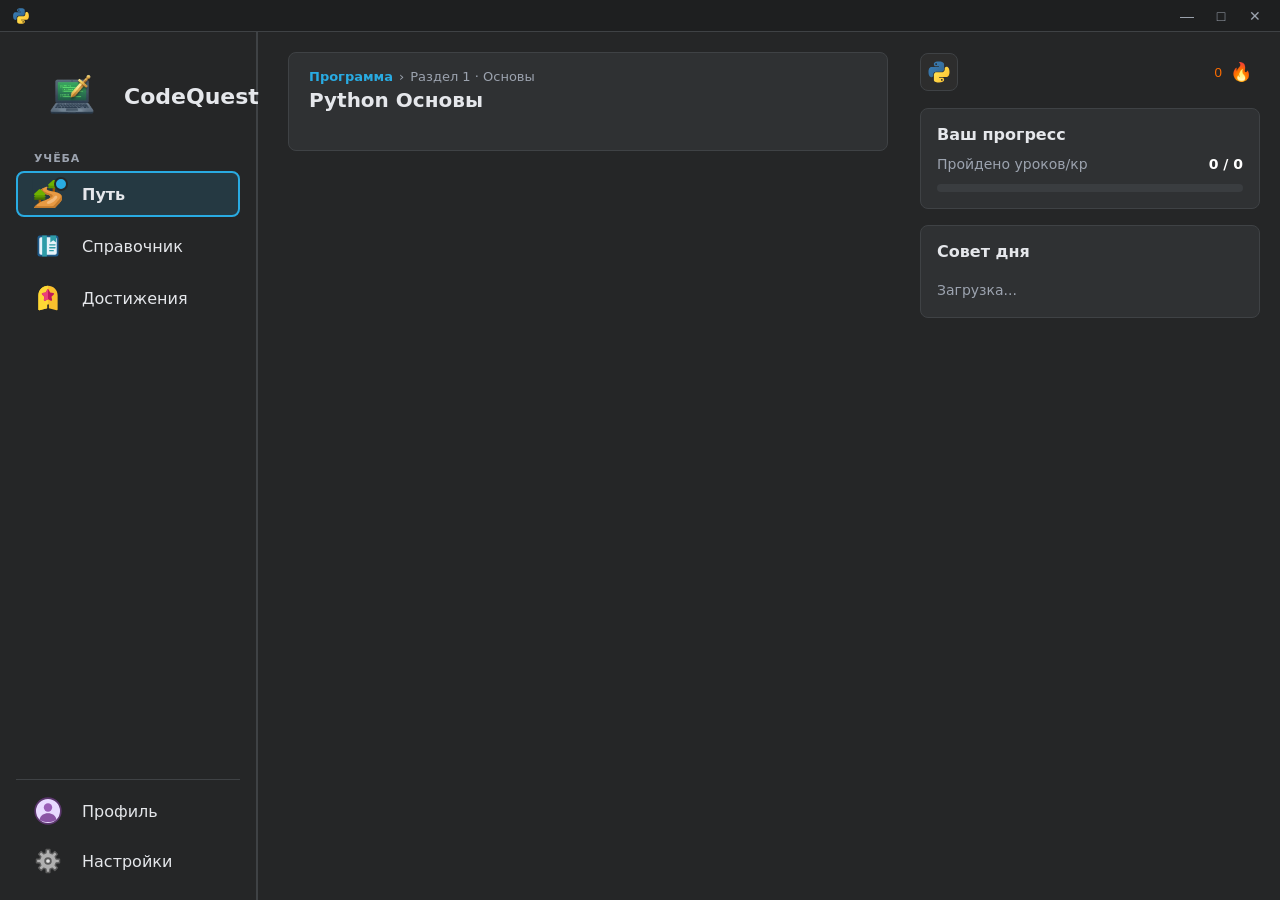
==== commit 0de00c65: "чивки под новые пороги, полиглот-макс, чистка" ====
--- a/web/index.html
+++ b/web/index.html
@@ -6,13 +6,14 @@
   <link rel="stylesheet" href="style.css">
   <script src="i18n.js"></script>
   <script src="drag.js"></script>
+  <script src="toast.js"></script>
   <style>
     .node-top, .node-icon { transition: top 0.2s cubic-bezier(0.175, 0.885, 0.32, 1.275); }
     .node:hover .node-top { top: 2px; }
     .node:hover .node-icon { top: 14px; }
     .node.pressed .node-top { top: 6px; }
     .node.pressed .node-icon { top: 18px; }
-    .node-container.active-tooltip { z-index: 9999 !important; }
+    .node-container.active-tooltip { z-index: 10 !important; }
     .node-tooltip {
       position: absolute; top: calc(100% + 12px); left: 50%;
       transform: translateX(-50%) translateY(-10px) scale(0.9);
@@ -64,19 +65,67 @@
     </aside>
 
     <main class="main">
-      <header class="main-header">
+      <header class="main-header" id="main-header">
         <div class="main-header-text">
-          <nav class="breadcrumbs"><a href="#" class="breadcrumbs-link" data-i18n="breadcrumb_program">Программа</a><span class="breadcrumbs-sep">›</span><span class="breadcrumbs-current" data-i18n="breadcrumb_section">Раздел 1 · Основы</span></nav>
-          <h1 class="main-title" data-i18n="title_main">Python Основы</h1>
+          <nav class="breadcrumbs"><a href="#" class="breadcrumbs-link" data-i18n="breadcrumb_program">Программа</a><span class="breadcrumbs-sep">›</span><span class="breadcrumbs-current" id="breadcrumb-chapter" data-i18n="breadcrumb_section">Раздел 1 · Основы</span></nav>
+          <h1 class="main-title" id="main-title" data-i18n="title_main">Python Основы</h1>
+          <div class="main-subtitle" id="header-lesson"></div>
         </div>
       </header>
       <div class="main-body" id="map-container" style="position: relative;"></div>
     </main>
 
     <aside class="right-panel">
-      <div class="stats-bar" style="justify-content: flex-start;">
-        <button class="stat-item stat-streak" id="streak-widget"><span class="stat-val" id="streak-count">0</span><span id="streak-icon" style="font-size: 18px;">🔥</span></button>
+      <div class="stats-bar" style="display: flex; align-items: center; gap: 12px;">
+        <!-- ПЕРЕКЛЮЧАТЕЛЬ ЯЗЫКОВ -->
+        <div class="lang-selector" id="lang-selector">
+          <button class="lang-trigger" id="lang-trigger">
+            <img src="icons/python.svg" alt="Python" onerror="this.style.display='none'">
+          </button>
+
+          <div class="lang-menu" id="lang-menu">
+            <div class="lang-item" onclick="changeLanguage('python', 'icons/python.svg')">
+              <img src="icons/python.svg" alt="Python" onerror="this.style.display='none'">
+              <div class="lang-bubble"><h4>Python</h4></div>
+            </div>
+            <div class="lang-item" onclick="changeLanguage('java', 'icons/java.svg')">
+              <img src="icons/java.svg" alt="Java" onerror="this.style.display='none'">
+              <div class="lang-bubble"><h4>Java</h4></div>
+            </div>
+            <div class="lang-item" onclick="changeLanguage('cpp', 'icons/cplusplus.svg')">
+              <img src="icons/cplusplus.svg" alt="C++" onerror="this.style.display='none'">
+              <div class="lang-bubble"><h4>C++</h4></div>
+            </div>
+            <div class="lang-item" onclick="changeLanguage('c', 'icons/c.svg')">
+              <img src="icons/c.svg" alt="C" onerror="this.style.display='none'">
+              <div class="lang-bubble"><h4>C</h4></div>
+            </div>
+            <div class="lang-item" onclick="changeLanguage('javascript', 'icons/javascript.svg')">
+              <img src="icons/javascript.svg" alt="JavaScript" onerror="this.style.display='none'">
+              <div class="lang-bubble"><h4>JavaScript</h4></div>
+            </div>
+            <div class="lang-item" onclick="changeLanguage('html', 'icons/html.svg')">
+              <img src="icons/html.svg" alt="HTML" onerror="this.style.display='none'">
+              <div class="lang-bubble"><h4>HTML</h4></div>
+            </div>
+            <div class="lang-item" onclick="changeLanguage('css', 'icons/css.svg')">
+              <img src="icons/css.svg" alt="CSS" onerror="this.style.display='none'">
+              <div class="lang-bubble"><h4>CSS</h4></div>
+            </div>
+            <div class="lang-item" onclick="changeLanguage('prog', 'icons/prog.svg')">
+              <img src="icons/prog.svg" alt="General Code" onerror="this.style.display='none'">
+              <div class="lang-bubble"><h4>General Code</h4></div>
+            </div>
+          </div>
+        </div>
+
+        <!-- Огонек -->
+        <button class="stat-item stat-streak" id="streak-widget">
+          <span class="stat-val" id="streak-count">0</span>
+          <span id="streak-icon" style="font-size: 18px;">🔥</span>
+        </button>
       </div>
+
       <div class="widget" style="display: flex; flex-direction: column; gap: 12px;">
         <h3 style="margin: 0; font-size: 16px; font-weight: bold;" data-i18n="progress_title">Ваш прогресс</h3>
         <div style="display: flex; justify-content: space-between; font-size: 14px; color: var(--text-secondary);">
@@ -95,13 +144,81 @@
 </div>
 
 <script>
+  // --- ЛОГИКА ВЫПАДАЮЩЕГО МЕНЮ ЯЗЫКОВ ---
+  document.addEventListener('DOMContentLoaded', () => {
+    const langTrigger = document.getElementById('lang-trigger');
+    const langMenu = document.getElementById('lang-menu');
+
+    if (langTrigger && langMenu) {
+      langTrigger.addEventListener('click', (e) => {
+        e.stopPropagation();
+        langMenu.classList.toggle('open');
+      });
+
+      document.addEventListener('click', () => {
+        langMenu.classList.remove('open');
+      });
+    }
+  });
+
+  async function changeLanguage(langCode, iconSrc) {
+    const langTriggerImg = document.querySelector('#lang-trigger img');
+    if (langTriggerImg) langTriggerImg.src = iconSrc;
+
+    const titlebarIcon = document.querySelector('.titlebar-icon');
+    if (titlebarIcon) titlebarIcon.src = iconSrc;
+
+    const langMenu = document.getElementById('lang-menu');
+    if (langMenu) langMenu.classList.remove('open');
+
+    const res = await pywebview.api.set_active_lang(langCode);
+    if (res && res.success) {
+      // Карта другого курса имеет другую геометрию: сохранённый скролл
+      // предыдущего языка уводит в пустоту, поэтому сбрасываем его.
+      localStorage.removeItem('mapScrollY');
+      window.location.reload();
+    } else {
+      showToast("Ошибка при смене языка", "error");
+    }
+  }
+
+  // --- ОСНОВНАЯ ЛОГИКА ---
   let allNodes = [], mapDiv = document.getElementById('map-container'), currentLessonLink = null;
 
   window.addEventListener('pywebviewready', async () => {
     await applyLanguage();
 
-    // Загружаем прогресс ДО использования в Совете дня
     const savedProgress = await pywebview.api.load_data();
+
+    // Применяем тему (если выбрана светлая)
+    if (savedProgress.settings_app_theme === 'light') {
+      document.body.classList.add('light-theme');
+    }
+
+    const activeLang = await pywebview.api.get_active_lang();
+    const langIcons = {
+      "python": "icons/python.svg", "java": "icons/java.svg", "cpp": "icons/cplusplus.svg",
+      "c": "icons/c.svg", "javascript": "icons/javascript.svg", "html": "icons/html.svg",
+      "css": "icons/css.svg", "prog": "icons/prog.svg"
+    };
+    const activeIcon = langIcons[activeLang] || "icons/python.svg";
+    document.querySelector('#lang-trigger img').src = activeIcon;
+    document.querySelector('.titlebar-icon').src = activeIcon;
+
+
+    // Заголовок страницы показывал «Python Основы» даже для Java/C++.
+    const langNames = {
+      "python": "Python", "java": "Java", "cpp": "C++", "c": "C",
+      "javascript": "JavaScript", "html": "HTML", "css": "CSS", "prog": "General Code"
+    };
+    const mainTitle = document.getElementById('main-title');
+    if (mainTitle) {
+      const langName = langNames[activeLang] || "Python";
+      mainTitle.textContent = savedProgress.settings_lang === 'en'
+        ? `${langName} Basics`
+        : `${langName} Основы`;
+      mainTitle.removeAttribute('data-i18n');
+    }
 
     // --- Совет дня ---
     const tips = {
@@ -153,7 +270,6 @@
     const currentLang = savedProgress.settings_lang || 'ru';
     const tipsArray = tips[currentLang] || tips['ru'];
 
-    // Выбираем совет в зависимости от дня года (меняется раз в сутки)
     const now = new Date();
     const start = new Date(now.getFullYear(), 0, 0);
     const diff = now - start;
@@ -169,6 +285,7 @@
       document.documentElement.style.setProperty('--editor-font-size', fontSize + 'px');
       mapDiv.innerHTML = '';
       let lessonCounter = 1, sequence = [];
+      const lang = savedProgress.settings_lang || 'ru';
 
       chapters.forEach(ch => { ch.lessons.forEach(l => sequence.push({ type: 'lesson', data: l, chapterId: ch.id })); sequence.push({ type: 'trophy', data: ch.trophy, chapterId: ch.id }); });
       const isDevMode = await pywebview.api.get_dev_mode();
@@ -176,12 +293,12 @@
 
       sequence.forEach((item) => {
         let id = item.type === 'lesson' ? item.data.id : `trophy_${item.chapterId}`;
-        let savedStatus = savedProgress[`status_${id}`];
+        let savedStatus = savedProgress[`${activeLang}_status_${id}`];
 
         if (savedStatus === 'done') {
           item.data.status = 'done';
         } else if (isDevMode) {
-          item.data.status = 'current'; // В режиме разработчика разблокировано всё
+          item.data.status = 'current';
         } else if (!currentUnlocked) {
           item.data.status = 'current';
           currentUnlocked = true;
@@ -193,9 +310,10 @@
       chapters.forEach((chapter) => {
         const chapterDiv = document.createElement('div');
         chapterDiv.className = 'chapter';
-        const lang = savedProgress.settings_lang || 'ru';
         const chapterTitle = typeof chapter.title === 'object' ? (chapter.title[lang] || chapter.title['ru']) : chapter.title;
         chapterDiv.innerHTML = `<div class="chapter-title"><span class="chapter-title-line"></span><p>${chapterTitle}</p><span class="chapter-title-line"></span></div><div class="chapter-body"></div>`;
+        chapterDiv.dataset.chapterId = chapter.id;
+        chapterDiv.dataset.chapterTitle = chapterTitle;
         const bodyDiv = chapterDiv.querySelector('.chapter-body');
 
         chapter.lessons.forEach((lesson) => {
@@ -223,6 +341,10 @@
                   <p class="status-text">${statusText}</p>
                   <button class="btn-continue" onclick="window.location.href='${linkHref}'">${lang === 'en' ? 'Continue' : 'Продолжить'}</button>
               </div>`;
+          nodeContainer.dataset.lessonNumber = lessonCounter;
+          nodeContainer.dataset.lessonTitle = lTitle || '';
+          nodeContainer.dataset.status = lesson.status;
+          nodeContainer.dataset.kind = 'lesson';
           lessonCounter++; bodyDiv.appendChild(nodeContainer); allNodes.push(nodeContainer);
         });
 
@@ -248,13 +370,18 @@
                 <button class="btn-continue" onclick="window.location.href='trophy.html?id=${chapter.id}'">${lang === 'en' ? 'Continue' : 'Продолжить'}</button>
             </div>`;
         bodyDiv.appendChild(trophyContainer); allNodes.push(trophyContainer);
+        trophyContainer.dataset.kind = 'trophy';
+        trophyContainer.dataset.status = chapter.trophy.status;
+        trophyContainer.dataset.chapterTitle = chapterTitle;
         mapDiv.appendChild(chapterDiv);
       });
+
+      bindHeaderSync(lang);
 
       await updateStreakUI(); drawLines();
       let totalLessons = sequence.length, doneLessons = sequence.filter(s => s.data.status === 'done').length;
       document.getElementById('progress-text').textContent = `${doneLessons} / ${totalLessons}`;
-      document.getElementById('progress-bar').style.width = `${(doneLessons / totalLessons) * 100}%`;
+      document.getElementById('progress-bar').style.width = `${totalLessons ? (doneLessons / totalLessons) * 100 : 0}%`;
       const currentLessonNode = sequence.find(s => s.data.status === 'current');
       if (currentLessonNode) {
         currentLessonLink = currentLessonNode.type === 'trophy' ? `trophy.html?id=${currentLessonNode.chapterId}` : (currentLessonNode.data.type === 'book' ? `book.html?id=${currentLessonNode.data.id}` : `lesson.html?id=${currentLessonNode.data.id}`);
@@ -288,14 +415,78 @@
 
   function continueLearning() { if (currentLessonLink) window.location.href = currentLessonLink; }
 
+  // Шапка прилипает к верху и подсказывает, где мы: главу — по прокрутке,
+  // конкретный урок — по наведению/фокусу на узле.
+  function bindHeaderSync(lang) {
+    const mainEl = document.querySelector('.main');
+    const headerLesson = document.getElementById('header-lesson');
+    const chapterLabel = document.getElementById('breadcrumb-chapter');
+    const chapters = [...mapDiv.querySelectorAll('.chapter')];
+    if (!mainEl || !headerLesson || !chapters.length) return;
+
+    const t = (ru, en) => (lang === 'en' ? en : ru);
+
+    const showChapter = (chapterEl) => {
+      if (!chapterEl || !chapterLabel) return;
+      chapterLabel.textContent = chapterEl.dataset.chapterTitle || '';
+      chapterLabel.removeAttribute('data-i18n');
+    };
+
+    const lessonText = (node, note) => {
+      const status = node.dataset.status;
+      let iconName = 'status-locked.svg';
+      if (status === 'done') iconName = 'status-done.svg';
+      else if (status === 'current') iconName = 'status-current.svg';
+
+      const mark = `<img src="icons/${iconName}" class="status-icon" alt="">`;
+      let text;
+      if (node.dataset.kind === 'trophy') {
+        text = `${mark} ${t('Контрольная', 'Quiz')}: ${node.dataset.chapterTitle || ''}`;
+      } else {
+        const chapterName = node.closest('.chapter')?.dataset.chapterTitle;
+        const where = chapterName ? ` · ${chapterName}` : '';
+        text = `${mark} ${t('Урок', 'Lesson')} ${node.dataset.lessonNumber || ''}: ${node.dataset.lessonTitle || ''}${where}`;
+      }
+      const suffix = note ? ` · ${note}` : '';
+      return `<strong>${text}</strong>${suffix}`;
+    };
+
+    const showLesson = (node) => {
+      if (!node) return; // Больше не сбрасываем на "Вы здесь"
+      const chapterEl = node.closest('.chapter');
+      if (chapterEl) showChapter(chapterEl);
+      headerLesson.innerHTML = lessonText(node);
+    };
+
+    const updateChapterFromScroll = () => {
+      const headerBottom = (document.getElementById('main-header')?.offsetHeight || 0) + 24;
+      let active = chapters[0];
+      for (const ch of chapters) {
+        if (ch.getBoundingClientRect().top - headerBottom <= 0) active = ch;
+      }
+      showChapter(active);
+    };
+
+    mainEl.addEventListener('scroll', updateChapterFromScroll, { passive: true });
+    updateChapterFromScroll();
+
+    // Изначально шапка пустая, ничего не выводим
+    headerLesson.innerHTML = '';
+
+    mapDiv.querySelectorAll('.node-container').forEach(node => {
+      node.addEventListener('click', () => showLesson(node));
+      node.addEventListener('focusin', () => showLesson(node));
+    });
+  }
+
   async function updateStreakUI() {
     try {
       const status = await pywebview.api.get_streak_status();
       document.getElementById('streak-count').textContent = status.streak;
       const icon = document.getElementById('streak-icon'), widget = document.getElementById('streak-widget');
-      if (status.frozen) { icon.style.filter = 'hue-rotate(180deg)'; widget.style.opacity = '1'; }
-      else if (status.streak > 0) { icon.style.filter = 'none'; widget.style.opacity = '1'; }
-      else { icon.style.filter = 'grayscale(100%)'; widget.style.opacity = '0.5'; }
+      if (status.frozen) { icon.style.filter = 'hue-rotate(180deg)'; widget.style.opacity = '1'; widget.title = t('streak_frozen_hint'); }
+      else if (status.streak > 0) { icon.style.filter = 'none'; widget.style.opacity = '1'; widget.title = ''; }
+      else { icon.style.filter = 'grayscale(100%)'; widget.style.opacity = '0.5'; widget.title = ''; }
     } catch(e) {}
   }
 
@@ -304,13 +495,14 @@
     const svgNS = "http://www.w3.org/2000/svg", svg = document.createElementNS(svgNS, "svg");
     svg.setAttribute("style", "position:absolute; top:0; left:0; width:100%; height:100%; pointer-events:none; z-index:1;");
     mapDiv.insertBefore(svg, mapDiv.firstChild);
-    const mapRect = mapDiv.getBoundingClientRect();
+    // offsetLeft/offsetTop считаются от padding-края mapDiv (position: relative)
+    // и не зависят от прокрутки .main, поэтому линии не «отстают» при скролле.
+    const center = (node) => ({ x: node.offsetLeft + node.offsetWidth / 2, y: node.offsetTop + node.offsetHeight / 2 });
     for (let i = 1; i < allNodes.length; i++) {
       const prevNode = allNodes[i - 1], currNode = allNodes[i], prevChapter = prevNode.closest('.chapter'), currChapter = currNode.closest('.chapter');
       if (prevChapter !== currChapter) continue;
-      const prevRect = prevNode.getBoundingClientRect(), currRect = currNode.getBoundingClientRect();
-      const x1 = prevRect.left - mapRect.left + prevRect.width / 2, y1 = prevRect.top - mapRect.top + prevRect.height / 2;
-      const x2 = currRect.left - mapRect.left + currRect.width / 2, y2 = currRect.top - mapRect.top + currRect.height / 2;
+      const p1 = center(prevNode), p2 = center(currNode);
+      const x1 = p1.x, y1 = p1.y, x2 = p2.x, y2 = p2.y;
       const yMid = (y1 + y2) / 2, path = document.createElementNS(svgNS, "path");
       path.setAttribute("d", `M ${x1} ${y1} C ${x1} ${yMid}, ${x2} ${yMid}, ${x2} ${y2}`);
       path.setAttribute("stroke-width", "6"); path.setAttribute("fill", "none");
--- a/web/style.css
+++ b/web/style.css
@@ -40,11 +40,6 @@
     font-family: "Segoe UI", system-ui, sans-serif; overflow: hidden;
 }
 
-/* ================= ПЕРЕТАСКИВАНИЕ ОКНА ================= */
-.titlebar { -webkit-app-region: drag; }
-.titlebar-btn, button, a, input, select, textarea, .CodeMirror, .xterm, .node, .sidebar-item, .widget {
-    -webkit-app-region: no-drag;
-}
 
 /* ================= ЗАГОЛОВОК ОКНА ================= */
 .titlebar {
@@ -111,15 +106,19 @@
 }
 
 .main-header {
-    width: 100%; max-width: 600px; display: flex; align-items: flex-start; justify-content: space-between;
-    padding: 16px 20px; margin-top: 20px; background: var(--bg-card); border: var(--border-primary); border-radius: 8px; z-index: 5;
-}
-.main-header-text { display: flex; flex-direction: column; gap: 4px; }
+    position: sticky; top: 0; width: 100%; max-width: 600px;
+    display: flex; align-items: flex-start; justify-content: space-between;
+    padding: 16px 20px; margin-top: 20px; background: var(--bg-card); border: var(--border-primary); border-radius: 8px; z-index: 50;
+}
+.main-header-text { display: flex; flex-direction: column; gap: 4px; min-width: 0; }
 .breadcrumbs { display: flex; align-items: center; gap: 6px; font-size: 13px; }
 .breadcrumbs-link { color: var(--brand-bright); text-decoration: none; font-weight: 600; }
 .breadcrumbs-sep { color: var(--text-secondary); }
 .breadcrumbs-current { color: var(--text-secondary); }
 .main-title { margin: 0; font-size: 20px; font-weight: 700; }
+/* Подпись под заголовком: текущий урок, на который навёл курсор. */
+.main-subtitle { font-size: 13px; color: var(--text-secondary); min-height: 18px; }
+.main-subtitle strong { color: var(--text-primary); font-weight: 600; }
 .main-body { width: 100%; max-width: 600px; padding: 24px 20px 80px; position: relative; }
 
 /* ================= 3. ПРАВАЯ ПАНЕЛЬ ================= */
@@ -136,8 +135,7 @@
 
 /* ================= КАРТА ================= */
 .chapter { width: 100%; display: flex; flex-direction: column; align-items: center; direction: ltr; margin-bottom: 20px; }
-.chapter-title { margin: 20px 0 30px; display: flex; align-items: center; justify-content: center; width: 100%; z-index: 5; }
-.chapter-title-line { height: 1px; flex: 1; background-color: var(--text-secondary); opacity: .3; }
+.chapter-title { margin: 20px 0 30px; display: flex; align-items: center; justify-content: center; width: 100%; z-index: 2; }.chapter-title-line { height: 1px; flex: 1; background-color: var(--text-secondary); opacity: .3; }
 .chapter-title p { margin: 0 16px; white-space: nowrap; font-size: 18px; font-weight: bold; color: var(--text-secondary); background: var(--bg-primary); padding: 0 10px; }
 .chapter-body { width: 100%; display: flex; flex-direction: column; align-items: center; padding-top: 10px; }
 .node-container { margin: 15px 0; position: relative; z-index: 2; }
@@ -202,6 +200,17 @@
 .quiz-option.correct { background: #14532d; border-color: #22c55e; }
 .quiz-option.wrong { background: #7f1d1d; border-color: #ef4444; }
 .quiz-feedback { margin-top: 20px; padding: 16px; background: var(--bg-code-secondary); border-radius: 8px; border-left: 4px solid var(--brand-bright); color: var(--text-primary); }
+
+/* Полоска прогресса по вопросам урока/контрольной */
+.quiz-progress { margin-bottom: 26px; }
+.quiz-progress-head { display: flex; justify-content: space-between; align-items: baseline; margin-bottom: 8px; font-size: 13px; color: var(--text-secondary); }
+.quiz-progress-track { height: 6px; border-radius: 999px; background: var(--bg-progress); overflow: hidden; }
+.quiz-progress-fill { height: 100%; width: 0; border-radius: 999px; background: var(--brand-bright); transition: width 0.3s ease; }
+
+.quiz-complete { text-align: center; padding: 40px 0; }
+.quiz-complete-icon { font-size: 46px; margin-bottom: 12px; }
+.quiz-complete h3 { font-size: 24px; font-weight: 700; color: #fff; margin-bottom: 8px; }
+.quiz-complete p { color: var(--text-secondary); }
 .editor-container { display: flex; flex-direction: column; height: 100%; width: 100%; }
 .editor-toolbar { height: 48px; background: var(--bg-code-primary); border-bottom: 1px solid var(--border-color); display: flex; align-items: center; justify-content: space-between; padding: 0 16px; flex-shrink: 0; }
 .lang-select { height: 26px; padding: 0 10px; background: var(--bg-code-secondary); border: 1px solid var(--border-color); border-radius: 4px; display: inline-flex; align-items: center; font-size: 14px; color: var(--text-primary); }
@@ -370,4 +379,223 @@
 @keyframes fadeOutUp {
     from { opacity: 1; transform: translateY(0); }
     to { opacity: 0; transform: translateY(-20px); }
-}+}
+
+/* ================= ПЕРЕКЛЮЧАТЕЛЬ ЯЗЫКОВ ================= */
+.lang-selector {
+    position: relative;
+    display: flex;
+    align-items: center;
+}
+
+.lang-trigger {
+    background: var(--bg-code-secondary);
+    border: 1px solid var(--border-color);
+    border-radius: 8px;
+    padding: 6px;
+    cursor: pointer;
+    display: flex;
+    align-items: center;
+    justify-content: center;
+    transition: background 0.2s, border-color 0.2s;
+}
+
+.lang-trigger:hover {
+    background: var(--hover-background);
+    border-color: var(--text-secondary);
+}
+
+.lang-trigger img {
+    width: 24px;
+    height: 24px;
+    object-fit: contain;
+}
+
+/* Выпадающее меню (сетка 4x2, прижато вправо) */
+.lang-menu {
+    position: absolute;
+    top: calc(100% + 8px);
+    right: 0; /* Прижимаем к правому краю кнопки */
+    background: var(--bg-card);
+    border: var(--border-primary);
+    border-radius: 8px;
+    padding: 8px;
+    display: none;
+    grid-template-columns: repeat(4, 1fr);
+    gap: 6px;
+    box-shadow: 0 4px 15px rgba(0,0,0,0.8);
+    z-index: 100;
+    width: max-content;
+}
+
+.lang-menu.open {
+    display: grid;
+}
+
+/* Кнопка с иконкой языка */
+.lang-item {
+    position: relative;
+    width: 44px;
+    height: 44px;
+    border-radius: 6px;
+    cursor: pointer;
+    display: flex;
+    align-items: center;
+    justify-content: center;
+    transition: background 0.2s;
+}
+
+.lang-item:hover {
+    background: var(--hover-background);
+}
+
+.lang-item img {
+    width: 32px;
+    height: 32px;
+    object-fit: contain;
+}
+
+/* Пузырь с названием языка (появляется СПРАВА от иконки) */
+.lang-bubble {
+    position: absolute;
+    left: calc(100% + 8px); /* Справа от иконки */
+    top: 50%;
+    transform: translateY(-50%) translateX(-10px) scale(0.9);
+    background: var(--bg-card);
+    border: 1px solid var(--brand-bright);
+    border-radius: 8px;
+    padding: 8px 16px;
+    opacity: 0;
+    visibility: hidden;
+    transition: all 0.15s cubic-bezier(0.175, 0.885, 0.32, 1.275);
+    box-shadow: 0 4px 20px rgba(0,0,0,0.9);
+    pointer-events: none;
+    z-index: 999;
+    white-space: nowrap;
+}
+
+/* Указатель на пузыре (треугольник слева) */
+.lang-bubble::before {
+    content: '';
+    position: absolute;
+    right: 100%;
+    top: 50%;
+    transform: translateY(-50%);
+    border-width: 6px 6px 6px 0;
+    border-style: solid;
+    border-color: transparent var(--brand-bright) transparent transparent;
+}
+
+.lang-bubble h4 {
+    margin: 0;
+    font-size: 14px;
+    font-weight: 700;
+    color: var(--text-white);
+}
+
+/* Появление пузыря при наведении */
+.lang-item:hover .lang-bubble {
+    opacity: 1;
+    visibility: visible;
+    transform: translateY(-50%) translateX(0) scale(1);
+}
+
+.status-icon {
+    width: 14px;
+    height: 14px;
+    vertical-align: text-bottom;
+    margin-right: 4px;
+}
+
+/* ================= СВЕТЛАЯ ТЕМА ================= */
+body.light-theme {
+    --bg-primary: #f3f4f6;
+    --bg-secondary: #e5e7eb;
+    --bg-card: #ffffff;
+    --bg-progress: #d1d5db;
+    --bg-code-primary: #ffffff;
+    --bg-code-secondary: #f9fafb;
+    --bg-titlebar: #e5e7eb;
+
+    --border-color: #d1d5db;
+
+    --text-primary: #1f2937;
+    --text-secondary: #6b7280;
+    --text-white: #111827; /* В светлой теме "белый" текст это черный */
+
+    --hover-background: rgba(0,0,0,.05);
+    --selection-background: rgba(41,171,226,.15);
+}
+
+/* Исправление кода в теории для светлой темы */
+body.light-theme .theory-content pre {
+    background: #f8f9fa !important;
+    border: 1px solid #d1d5db !important;
+}
+body.light-theme .theory-content code {
+    background: #e5e7eb !important;
+    color: #1f2937 !important;
+}
+body.light-theme .theory-content pre code {
+    background: transparent !important;
+    color: #1f2937 !important;
+}
+
+/* ================= КРАСИВЫЙ ПРЕДПРОСМОТР (БРАУЗЕР) ================= */
+.browser-preview {
+    border-radius: 8px;
+    overflow: hidden;
+    border: 1px solid var(--border-color);
+    margin: 12px;
+    background: #fff;
+    box-shadow: 0 4px 15px rgba(0,0,0,0.3);
+    display: flex;
+    flex-direction: column;
+    height: calc(100% - 24px);
+}
+.browser-header {
+    background: #e5e7eb;
+    padding: 8px 12px;
+    display: flex;
+    align-items: center;
+    gap: 12px;
+    border-bottom: 1px solid #d1d5db;
+}
+.browser-dots { display: flex; gap: 6px; }
+.browser-dot { width: 10px; height: 10px; border-radius: 50%; }
+.browser-dot.red { background: #ef4444; }
+.browser-dot.yellow { background: #f59e0b; }
+.browser-dot.green { background: #10b981; }
+.browser-address {
+    flex: 1;
+    background: #f3f4f6;
+    border-radius: 6px;
+    padding: 4px 10px;
+    font-size: 12px;
+    color: #6b7280;
+    font-family: monospace;
+    text-align: center;
+}
+.browser-content {
+    flex: 1;
+    background: #fff;
+    position: relative;
+}
+.browser-content iframe {
+    position: absolute;
+    top: 0; left: 0; width: 100%; height: 100%; border: none;
+}
+
+/* ================= ЯРКАЯ ПОДСВЕТКА СИНТАКСИСА (CodeMirror) ================= */
+/* Строки ("текст") - зеленый */
+.cm-s-material-darker .cm-string, .cm-s-dracula .cm-string, .cm-s-monokai .cm-string { color: #98c379 !important; }
+/* Ключевые слова (public, class, if) - фиолетовый/красный */
+.cm-s-material-darker .cm-keyword, .cm-s-dracula .cm-keyword, .cm-s-monokai .cm-keyword { color: #c678dd !important; font-weight: bold; }
+/* Теги (div, p) - красный */
+.cm-s-material-darker .cm-tag, .cm-s-dracula .cm-tag, .cm-s-monokai .cm-tag { color: #e06c75 !important; }
+/* Атрибуты (src, href) - оранжевый */
+.cm-s-material-darker .cm-attribute, .cm-s-dracula .cm-attribute, .cm-s-monokai .cm-attribute { color: #d19a66 !important; }
+/* Числа - желтый */
+.cm-s-material-darker .cm-number, .cm-s-dracula .cm-number, .cm-s-monokai .cm-number { color: #d19a66 !important; }
+/* Комментарии - серый */
+.cm-s-material-darker .cm-comment, .cm-s-dracula .cm-comment, .cm-s-monokai .cm-comment { color: #5c6370 !important; font-style: italic; }
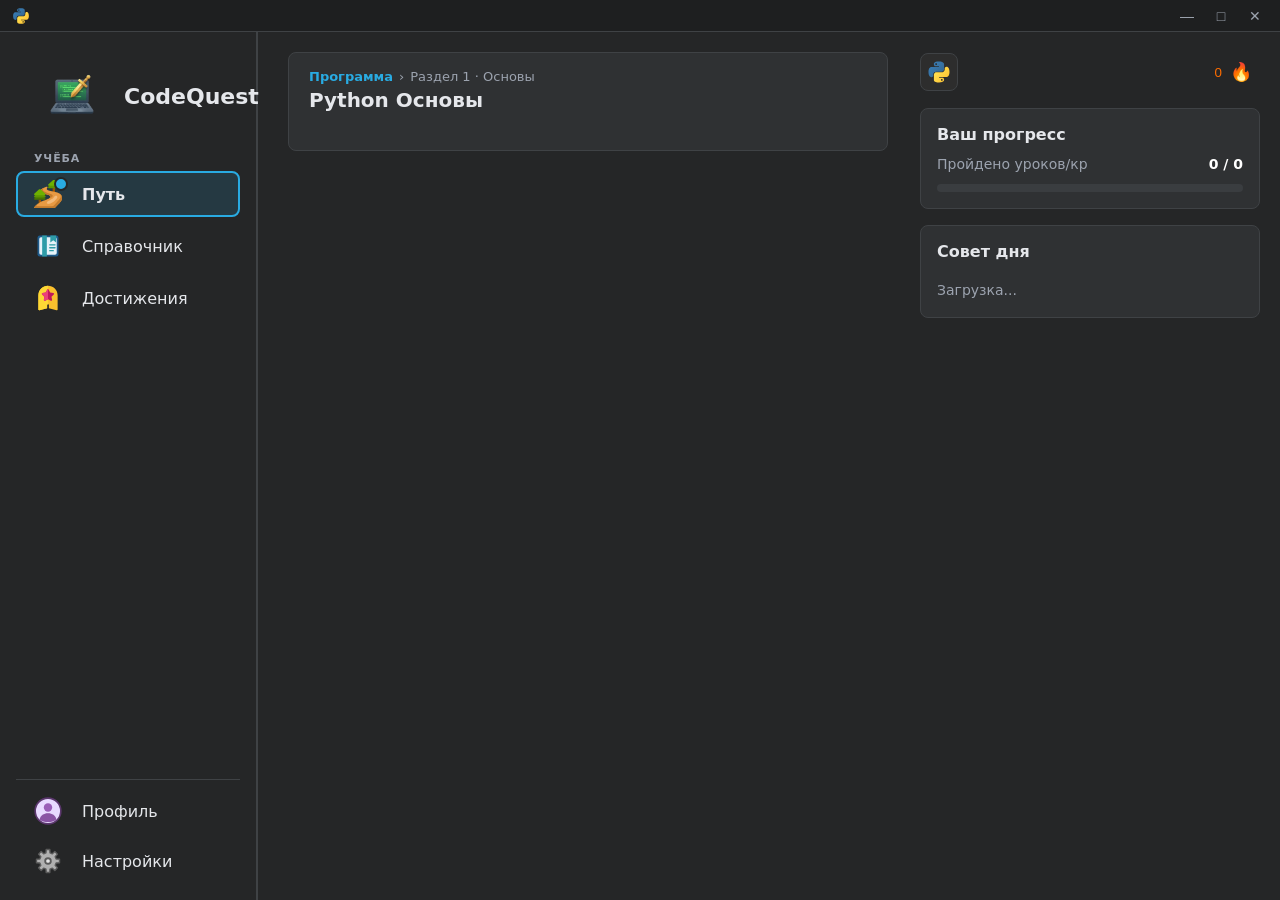
==== commit 002b3f0e: "v1.2.0: автообновление (Core/Full), фикс ачивок, сортировка языков" ====
--- a/web/index.html
+++ b/web/index.html
@@ -1,6 +1,7 @@
 <!DOCTYPE html>
 <html lang="ru">
 <head>
+  <script src="update.js"></script>
   <meta charset="utf-8">
   <title>CodeQuest</title>
   <link rel="stylesheet" href="style.css">
@@ -187,6 +188,35 @@
 
   window.addEventListener('pywebviewready', async () => {
     await applyLanguage();
+
+    await checkForUpdatesAndShowBanner();
+
+    // --- Проверка обновлений ---
+    try {
+      const updateInfo = await pywebview.api.check_updates();
+      if (updateInfo && updateInfo.update_available) {
+        showToast(
+                `Доступно обновление: v${updateInfo.version}!`,
+                'success',
+                'Нажмите, чтобы скачать с GitHub',
+                ''
+        );
+        // Делаем тост кликабельным
+        setTimeout(() => {
+          const toasts = document.querySelectorAll('#toast-container .toast');
+          if (toasts.length > 0) {
+            const lastToast = toasts[toasts.length - 1];
+            lastToast.style.cursor = 'pointer';
+            lastToast.onclick = () => {
+              pywebview.api.open_url(updateInfo.url);
+              lastToast.remove();
+            };
+          }
+        }, 100);
+      }
+    } catch (e) {
+      console.log("Ошибка проверки обновлений:", e);
+    }
 
     const savedProgress = await pywebview.api.load_data();
 
